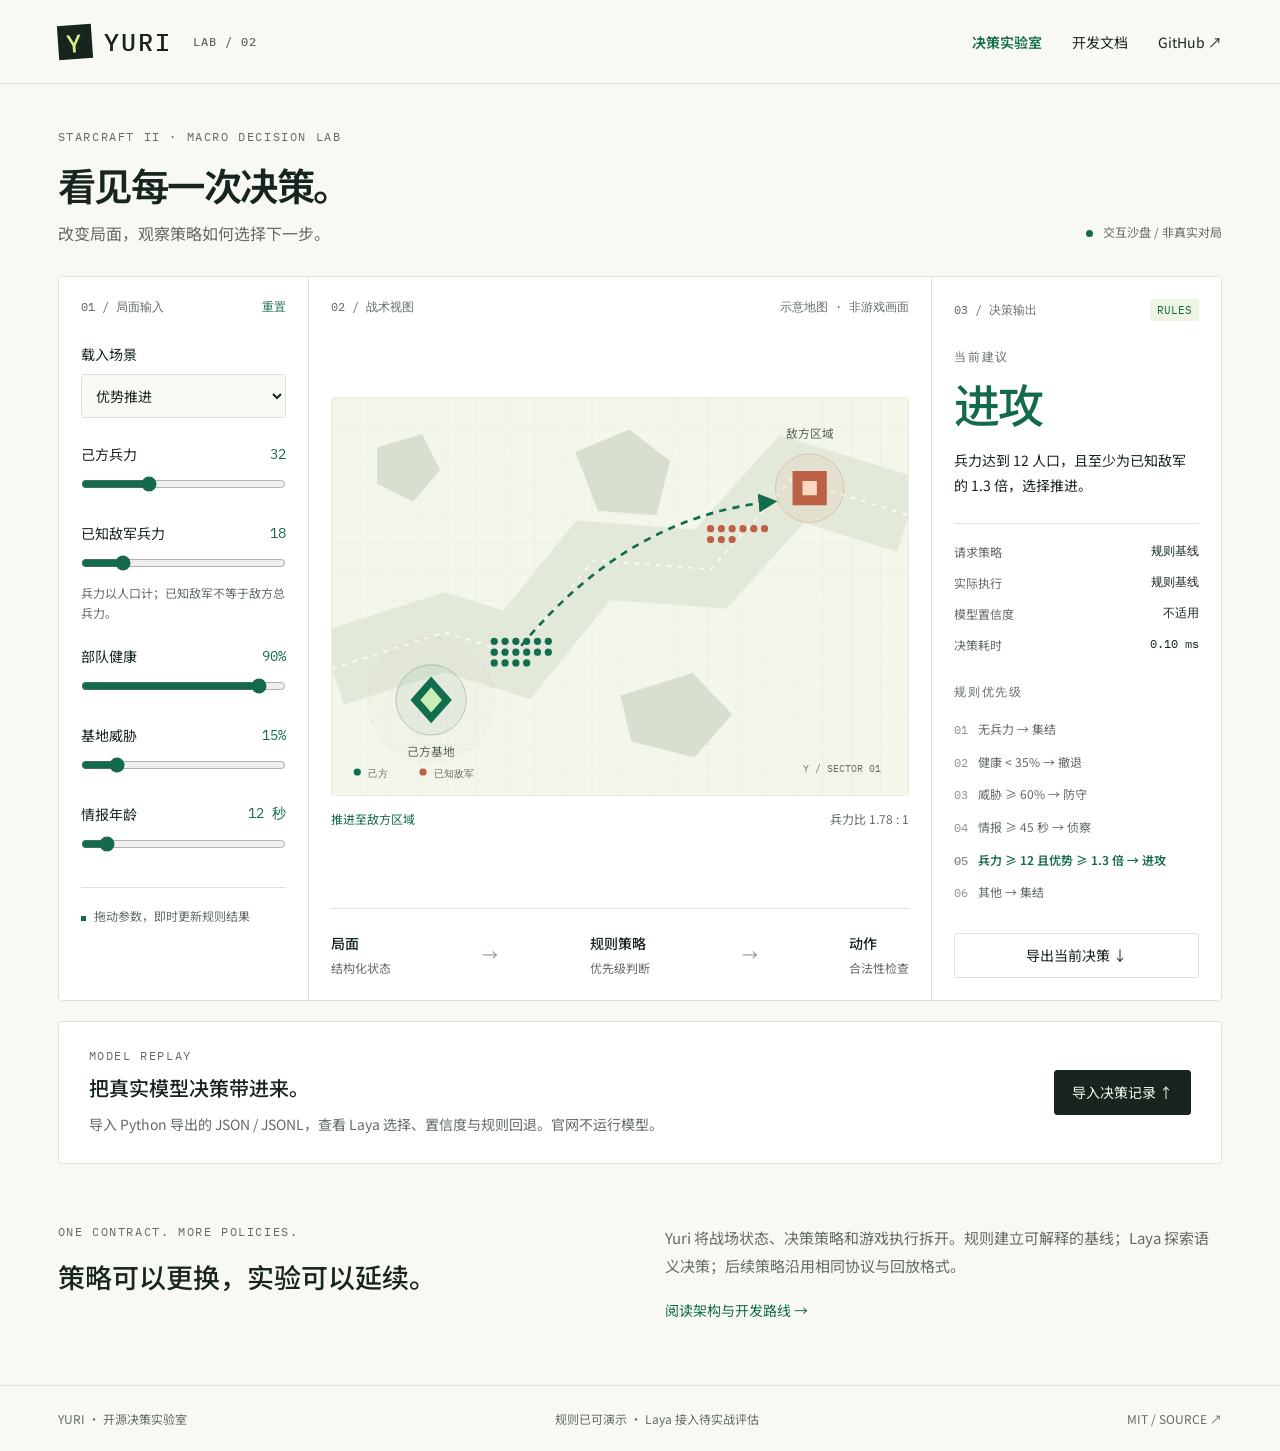
==== site/index.html @ 838e1856 "Add pluggable Laya policies, modern runtime, and decision lab website" ====
<!doctype html>
<html lang="zh-CN">
<head>
  <meta charset="utf-8">
  <meta name="viewport" content="width=device-width, initial-scale=1">
  <meta name="description" content="Yuri：可扩展的星际争霸 II 决策实验室。调整战场状态，观察规则决策，回放真实 Laya 模型记录。">
  <meta name="theme-color" content="#101714">
  <title>Yuri — 决策实验室</title>
  <link rel="icon" href="./favicon.svg" type="image/svg+xml">
  <link rel="stylesheet" href="./style.css">
</head>
<body>
  <header class="header"><a class="brand" href="./"><span class="brand-mark">Y</span> YURI <span class="version">LAB / 02</span></a><nav aria-label="主导航"><a class="active" href="./">决策实验室</a><a href="./docs.html">开发文档</a><a href="https://github.com/tsonglew/yuri">GitHub ↗</a></nav></header>
  <main>
    <section class="intro"><div><p class="eyebrow">STARCRAFT II · MACRO DECISION LAB</p><h1>看见每一次决策。</h1><p>改变局面，观察策略如何选择下一步。</p></div><span class="status"><i></i> 交互沙盘 / 非真实对局</span></section>
    <section class="lab" aria-label="交互决策演示">
      <aside class="controls panel">
        <div class="section-title"><span>01 / 局面输入</span><button class="text-button" id="reset">重置</button></div>
        <label for="scenario">载入场景</label>
        <select id="scenario"><option value="advantage">优势推进</option><option value="defense">基地告急</option><option value="retreat">残血撤退</option><option value="scout">视野过期</option><option value="opening">开局集结</option></select>
        <div class="sliders">
          <label for="army">己方兵力 <output id="army-value" for="army">32</output></label><input id="army" type="range" min="0" max="100" value="32" step="1">
          <label for="enemy">已知敌军兵力 <output id="enemy-value" for="enemy">18</output></label><input id="enemy" type="range" min="0" max="100" value="18" step="1">
          <p class="input-hint">兵力以人口计；已知敌军不等于敌方总兵力。</p>
          <label for="health">部队健康 <output id="health-value" for="health">90%</output></label><input id="health" type="range" min="0" max="100" value="90" step="1">
          <label for="threat">基地威胁 <output id="threat-value" for="threat">15%</output></label><input id="threat" type="range" min="0" max="100" value="15" step="1">
          <label for="intel">情报年龄 <output id="intel-value" for="intel">12 秒</output></label><input id="intel" type="range" min="0" max="120" value="12" step="1">
        </div>
        <div class="input-footer"><span class="tiny-square"></span> 拖动参数，即时更新规则结果</div>
      </aside>
      <div class="battle panel">
        <div class="section-title"><span>02 / 战术视图</span><span class="muted">示意地图 · 非游戏画面</span></div>
        <div class="map-wrap">
          <svg id="battlefield" viewBox="0 0 640 440" role="img" aria-labelledby="map-title map-description">
            <title id="map-title">战场决策示意图</title><desc id="map-description">绿色为己方，橙色为敌方；虚线展示当前动作方向。</desc>
            <defs><pattern id="grid" width="32" height="32" patternUnits="userSpaceOnUse"><path d="M 32 0 L 0 0 0 32" fill="none" stroke="#dbe6d7" stroke-width=".65"/></pattern><marker id="arrow" viewBox="0 0 10 10" refX="8" refY="5" markerWidth="7" markerHeight="7" orient="auto-start-reverse"><path d="M0 0 L10 5 L0 10" fill="#126c4e"/></marker></defs>
            <rect width="640" height="440" fill="#f3f6eb"/><rect width="640" height="440" fill="url(#grid)"/>
            <path d="M0 300L125 260 205 285 290 180 420 190 510 90 640 130" stroke="#e3e9d9" stroke-width="85" fill="none"/>
            <path d="M0 300L125 260 205 285 290 180 420 190 510 90 640 130" stroke="#fafbf5" stroke-width="2" stroke-dasharray="5 7" fill="none"/>
            <g fill="#d8dfce"><path d="M270 60l60-25 45 35-15 60-65-5z"/><path d="M320 330l80-25 44 46-42 48-70-18z"/><path d="M50 55l50-15 20 40-30 35-40-20z"/></g>
            <circle id="threat-ring" cx="110" cy="335" r="70" fill="#d46c4920" stroke="#c36746" stroke-dasharray="5 7"/>
            <g transform="translate(110 335)"><circle r="39" fill="#126c4e10" stroke="#126c4e50"/><path d="M0-26L23 0 0 26-23 0z" fill="#126c4e"/><path d="M0-14L12 0 0 14-12 0z" fill="#c8edb9"/></g>
            <text x="110" y="397" text-anchor="middle" class="map-label">己方基地</text>
            <g transform="translate(530 100)"><circle r="38" fill="#ce674b10" stroke="#ce674b50"/><path d="M-19-19H19V19H-19z" fill="#bd6045"/><path d="M-8-8H8V8H-8z" fill="#f9d9bf"/></g>
            <text x="530" y="44" text-anchor="middle" class="map-label">敌方区域</text>
            <path id="route" d="M210 275Q330 130 490 115" fill="none" stroke="#126c4e" stroke-width="3" stroke-dasharray="8 7" marker-end="url(#arrow)"/>
            <g id="allies"></g><g id="enemies"></g>
            <g transform="translate(28 415)"><circle r="4" fill="#126c4e"/><text x="12" y="5" class="map-small">己方</text><circle cx="73" r="4" fill="#bd6045"/><text x="85" y="5" class="map-small">已知敌军</text></g>
            <text x="609" y="415" text-anchor="end" class="map-small">Y / SECTOR 01</text>
          </svg>
          <div class="map-caption"><span id="map-action">推进至敌方区域</span><span id="map-ratio">兵力比 1.78 : 1</span></div>
        </div>
        <div class="flow" aria-label="决策流程"><span><b>局面</b><small>结构化状态</small></span><em>→</em><span><b id="flow-policy">规则策略</b><small id="flow-detail">优先级判断</small></span><em>→</em><span><b>动作</b><small>合法性检查</small></span></div>
      </div>
      <aside class="decision panel">
        <div class="section-title"><span>03 / 决策输出</span><span id="source-badge" class="badge">RULES</span></div>
        <p class="eyebrow" id="decision-kicker">当前建议</p><h2 id="decision-action" aria-live="polite">进攻</h2><p id="decision-reason" class="reason"></p>
        <dl class="decision-meta"><div><dt>请求策略</dt><dd id="requested">规则基线</dd></div><div><dt>实际执行</dt><dd id="executed">规则基线</dd></div><div><dt>模型置信度</dt><dd id="confidence">不适用</dd></div><div><dt>决策耗时</dt><dd id="latency">—</dd></div></dl>
        <p id="fallback" class="notice" hidden></p>
        <div class="priority"><p class="eyebrow">规则优先级</p><ol id="rule-list"><li data-action="hold">无兵力 → 集结</li><li data-action="retreat">健康 &lt; 35% → 撤退</li><li data-action="defend">威胁 ≥ 60% → 防守</li><li data-action="scout">情报 ≥ 45 秒 → 侦察</li><li data-action="attack">兵力 ≥ 12 且优势 ≥ 1.3 倍 → 进攻</li><li data-action="hold">其他 → 集结</li></ol></div>
        <button id="export" class="button secondary">导出当前决策 ↓</button>
      </aside>
    </section>
    <section class="replay panel"><div><p class="eyebrow">MODEL REPLAY</p><h2>把真实模型决策带进来。</h2><p id="replay-description">导入 Python 导出的 JSON / JSONL，查看 Laya 选择、置信度与规则回退。官网不运行模型。</p></div><div class="replay-controls"><label for="replay-file" class="button primary">导入决策记录 ↑</label><input id="replay-file" type="file" accept=".json,.jsonl" class="file-input"><button id="exit-replay" class="button secondary" hidden>返回规则沙盘</button></div><p id="file-status" role="status"></p><div id="timeline" hidden><button id="previous" class="button secondary" aria-label="上一条决策">←</button><input id="frame" type="range" min="0" max="0" value="0" aria-label="决策记录序号"><span id="frame-label"></span><button id="next" class="button secondary" aria-label="下一条决策">→</button></div></section>
    <section class="about"><div><p class="eyebrow">ONE CONTRACT. MORE POLICIES.</p><h2>策略可以更换，实验可以延续。</h2></div><div><p>Yuri 将战场状态、决策策略和游戏执行拆开。规则建立可解释的基线；Laya 探索语义决策；后续策略沿用相同协议与回放格式。</p><a href="./docs.html">阅读架构与开发路线 →</a></div></section>
  </main>
  <footer><span>YURI · 开源决策实验室</span><span>规则已可演示 · Laya 接入待实战评估</span><a href="https://github.com/tsonglew/yuri">MIT / SOURCE ↗</a></footer>
  <script type="module" src="./app.js"></script>
</body>
</html>
---- site/style.css ----
@import url('https://fonts.googleapis.com/css2?family=IBM+Plex+Mono:wght@400;500&family=Noto+Sans+SC:wght@400;500;600;700&display=swap');
:root{--bg:#f8f9f4;--ink:#17251e;--muted:#626c63;--line:#dce2d7;--green:#146b4b;--lime:#d5ef8b;--mono:'IBM Plex Mono',monospace;--sans:'Noto Sans SC',system-ui,sans-serif;color-scheme:light;font-family:var(--sans);color:var(--ink);background:var(--bg);font-synthesis:none}
*{box-sizing:border-box}body{margin:0}button,input,select{font:inherit}a{color:inherit;text-decoration:none}a:hover{color:var(--green)}button,a,input,select{outline-offset:5px}button:focus-visible,a:focus-visible,input:focus-visible,select:focus-visible{outline:2px solid var(--green)}button{cursor:pointer}button:disabled{opacity:.4;cursor:default}[hidden]{display:none!important}.header{height:84px;border-bottom:1px solid var(--line);display:flex;align-items:center;justify-content:space-between;padding:0 4.5vw}.brand{display:flex;align-items:center;gap:12px;font-family:var(--mono);font-size:25px;font-weight:500;letter-spacing:2px}.brand-mark{display:grid;place-items:center;background:var(--ink);color:var(--lime);width:34px;height:34px;font-size:25px;transform:rotate(-4deg)}.version{font-size:12px;color:var(--muted);letter-spacing:1px;margin-left:9px}nav{display:flex;gap:30px;font-size:14px}nav .active{color:var(--green);font-weight:600}main{max-width:1600px;margin:auto;padding:0 4.5vw}.intro{display:flex;align-items:flex-end;justify-content:space-between;padding:45px 0 31px;gap:20px}.eyebrow{font-family:var(--mono);letter-spacing:1.6px;font-size:12px;color:var(--muted);margin:0 0 16px}.intro h1{font-size:clamp(30px,3vw,46px);font-weight:600;letter-spacing:-1.5px;margin:0 0 13px;line-height:1.25}.intro p:not(.eyebrow){margin:0;color:var(--muted);font-size:16px}.status{font-size:12px;white-space:nowrap;padding-bottom:5px;color:var(--muted)}.status i{display:inline-block;width:7px;height:7px;background:var(--green);border-radius:50%;margin-right:7px}.lab{display:grid;grid-template-columns:250px minmax(300px,1fr) 290px;border:1px solid var(--line);border-radius:5px;overflow:hidden;background:#fff}.panel{background:#fff}.controls,.decision{padding:22px}.controls{border-right:1px solid var(--line)}.decision{border-left:1px solid var(--line)}.section-title{display:flex;align-items:center;justify-content:space-between;gap:8px;font-family:var(--mono);font-size:12px;margin-bottom:28px;color:var(--muted)}.text-button{border:0;background:transparent;color:var(--green);padding:0;font-size:12px}.controls>label{display:block;font-size:14px;margin-bottom:10px}select{width:100%;border:1px solid var(--line);padding:10px;background:var(--bg);border-radius:3px;color:var(--ink);font-size:14px}.sliders{margin-top:26px}.sliders label{font-size:14px;display:flex;align-items:center;justify-content:space-between;margin-top:22px}.sliders output{font-family:var(--mono);font-size:14px;color:var(--green)}input[type=range]{width:100%;accent-color:var(--green);cursor:pointer;height:24px;margin:8px 0 0}.input-hint{font-size:12px;line-height:1.7;color:var(--muted);margin:3px 0}.input-footer{margin-top:26px;padding-top:18px;border-top:1px solid var(--line);font-size:12px;line-height:1.7;color:var(--muted)}.tiny-square{display:inline-block;width:5px;height:5px;background:var(--green);margin-right:5px}.battle{padding:22px 22px 0;display:flex;flex-direction:column}.muted{color:var(--muted);font-size:12px}.battle .section-title{margin-bottom:22px}.map-wrap{flex:1;display:flex;flex-direction:column;justify-content:center}#battlefield{width:100%;height:auto;display:block;border:1px solid #e7ecdf;border-radius:3px}.map-label{font:13px var(--sans);fill:#576352}.map-small{font:11px var(--mono);fill:#67725e}.map-caption{display:flex;justify-content:space-between;gap:8px;margin-top:14px;font-size:12px;color:var(--muted)}.map-caption span:first-child{color:var(--green)}.flow{display:flex;justify-content:space-between;align-items:center;gap:10px;padding:24px 0;margin-top:22px;border-top:1px solid var(--line)}.flow span{display:flex;flex-direction:column;gap:6px}.flow b{font-size:14px;font-weight:500}.flow small{font-size:12px;color:var(--muted)}.flow em{color:#8a9a86}.badge{font-size:11px;color:var(--green);background:#edf4df;padding:4px 7px;border-radius:3px}.decision .eyebrow{margin-bottom:10px}.decision h2{font-size:46px;font-weight:500;line-height:1.2;letter-spacing:-2px;color:var(--green);margin:0 0 17px}.reason{font-size:14px;line-height:1.8;min-height:51px;margin-bottom:24px}.decision-meta{border-top:1px solid var(--line);padding-top:12px;font-size:12px}.decision-meta div{display:flex;justify-content:space-between;gap:10px;padding:7px 0}.decision-meta dt{color:var(--muted)}.decision-meta dd{margin:0;text-align:right;font-family:var(--mono)}.notice{font-size:12px;line-height:1.7;padding:10px;background:#fff2df;color:#855523;overflow-wrap:anywhere}.priority{margin:24px 0}.priority ol{list-style:none;padding:0;font-size:12px;line-height:1.8;color:var(--muted);counter-reset:rule}.priority li{padding:5px 0;counter-increment:rule}.priority li:before{content:counter(rule,decimal-leading-zero);font-family:var(--mono);margin-right:10px;color:#8b9688}.priority li.selected{color:var(--green);font-weight:600}.button{display:inline-flex;justify-content:center;align-items:center;border:1px solid var(--line);padding:11px 17px;font-size:14px;border-radius:3px;line-height:1.5;cursor:pointer;white-space:nowrap}.button:hover{filter:brightness(.96)}.primary{background:var(--ink);color:#eff6e8;border-color:var(--ink)}.secondary{background:#fff;color:var(--ink)}.decision .button{width:100%}.replay{border:1px solid var(--line);border-radius:4px;margin-top:20px;padding:26px 30px;display:grid;grid-template-columns:1fr auto;align-items:center;gap:15px}.replay h2{font-size:20px;font-weight:500;margin:0 0 10px}.replay .eyebrow{margin-bottom:10px}.replay p:not(.eyebrow){font-size:14px;line-height:1.8;color:var(--muted);margin:0}.replay-controls{display:flex;gap:10px;flex-wrap:wrap}.file-input{position:absolute;width:1px;height:1px;opacity:0;overflow:hidden}.file-input:focus-visible+*{outline:2px solid var(--green)}.replay-controls:has(input:focus-visible) label{outline:2px solid var(--green)}#file-status{grid-column:1/-1}#file-status:empty{display:none}#timeline{grid-column:1/-1;display:flex;align-items:center;gap:14px}#timeline input{margin:0;flex:1}#frame-label{font:12px var(--mono)}.about{display:grid;grid-template-columns:1fr 1fr;gap:50px;margin:60px 0 64px}.about h2{font-size:27px;line-height:1.6;font-weight:500;margin:0}.about p:not(.eyebrow){font-size:15px;line-height:1.9;color:var(--muted);margin:0 0 16px}.about a{font-size:14px;color:var(--green)}footer{border-top:1px solid var(--line);padding:24px 4.5vw;display:flex;justify-content:space-between;gap:20px;font-size:12px;color:var(--muted)}.docs-layout{display:grid;grid-template-columns:200px minmax(0,820px);gap:65px;margin:50px 0 80px}.docs-nav{display:flex;flex-direction:column;gap:20px;font-size:14px;align-self:start;position:sticky;top:30px}.prose{font-size:16px;line-height:1.9;min-width:0}.prose h1{font-size:38px;font-weight:600;line-height:1.4}.prose h2{font-size:25px;margin:45px 0 16px;font-weight:600}.prose h3{font-size:19px}.prose p,.prose li{color:#4c594e}.prose a{color:var(--green);text-decoration:underline;text-underline-offset:4px}.prose pre{overflow:auto;background:var(--ink);color:#dcecce;padding:20px;border-radius:4px;font-size:13px;line-height:1.8}.prose code{font-family:var(--mono)}.prose table{width:100%;border-collapse:collapse;font-size:14px}.prose td,.prose th{border-bottom:1px solid var(--line);padding:12px 8px;text-align:left}.doc-callout{border-left:3px solid var(--green);padding:12px 20px;background:#eff4e8}.table-wrap{overflow:auto}
@media(min-width:1600px){.header,footer{padding-left:max(4.5vw,calc((100vw - 1456px)/2));padding-right:max(4.5vw,calc((100vw - 1456px)/2))}}
@media(max-width:1200px){.lab{grid-template-columns:220px minmax(280px,1fr)}.decision{grid-column:1/-1;border-left:0;border-top:1px solid var(--line);display:grid;grid-template-columns:1fr 1fr;column-gap:30px}.decision .section-title{grid-column:1/-1;margin-bottom:18px}.decision .eyebrow,.decision h2,.decision .reason{grid-column:1}.decision .decision-meta{grid-column:2;grid-row:2/5;margin-top:0}.priority{grid-column:1/-1;margin:12px 0}.priority ol{display:grid;grid-template-columns:1fr 1fr}.decision>.button{grid-column:1/-1}.replay{grid-template-columns:1fr}.replay-controls{justify-self:start}}
@media(max-width:700px){.header{padding:0 5vw;height:72px}.version{display:none}nav{gap:15px;font-size:12px}.brand{font-size:20px;gap:9px}main{padding:0 5vw}.intro{display:block;padding-top:30px}.status{display:inline-block;margin-top:20px}.intro h1{font-size:32px}.lab{grid-template-columns:1fr}.controls{border-right:0;border-bottom:1px solid var(--line)}.sliders{display:grid;grid-template-columns:1fr;gap:0}.sliders label{margin-top:16px}.battle{padding:20px}.decision{display:block}.decision .decision-meta{margin-top:20px}.priority ol{display:block}.section-title{margin-bottom:18px}.battle .section-title{font-size:11px}.flow{padding-bottom:0}.map-caption{font-size:11px}.replay{padding:22px}.about{grid-template-columns:1fr;gap:20px;margin:42px 0}.about h2{font-size:24px}footer{flex-wrap:wrap;padding:22px 5vw;line-height:1.7}.docs-layout{grid-template-columns:1fr;gap:20px;margin-top:30px}.docs-nav{position:static;flex-direction:row;flex-wrap:wrap;gap:15px}.prose h1{font-size:30px}}
@media(prefers-reduced-motion:no-preference){#route{animation:march 3s linear infinite}@keyframes march{to{stroke-dashoffset:-60}}}
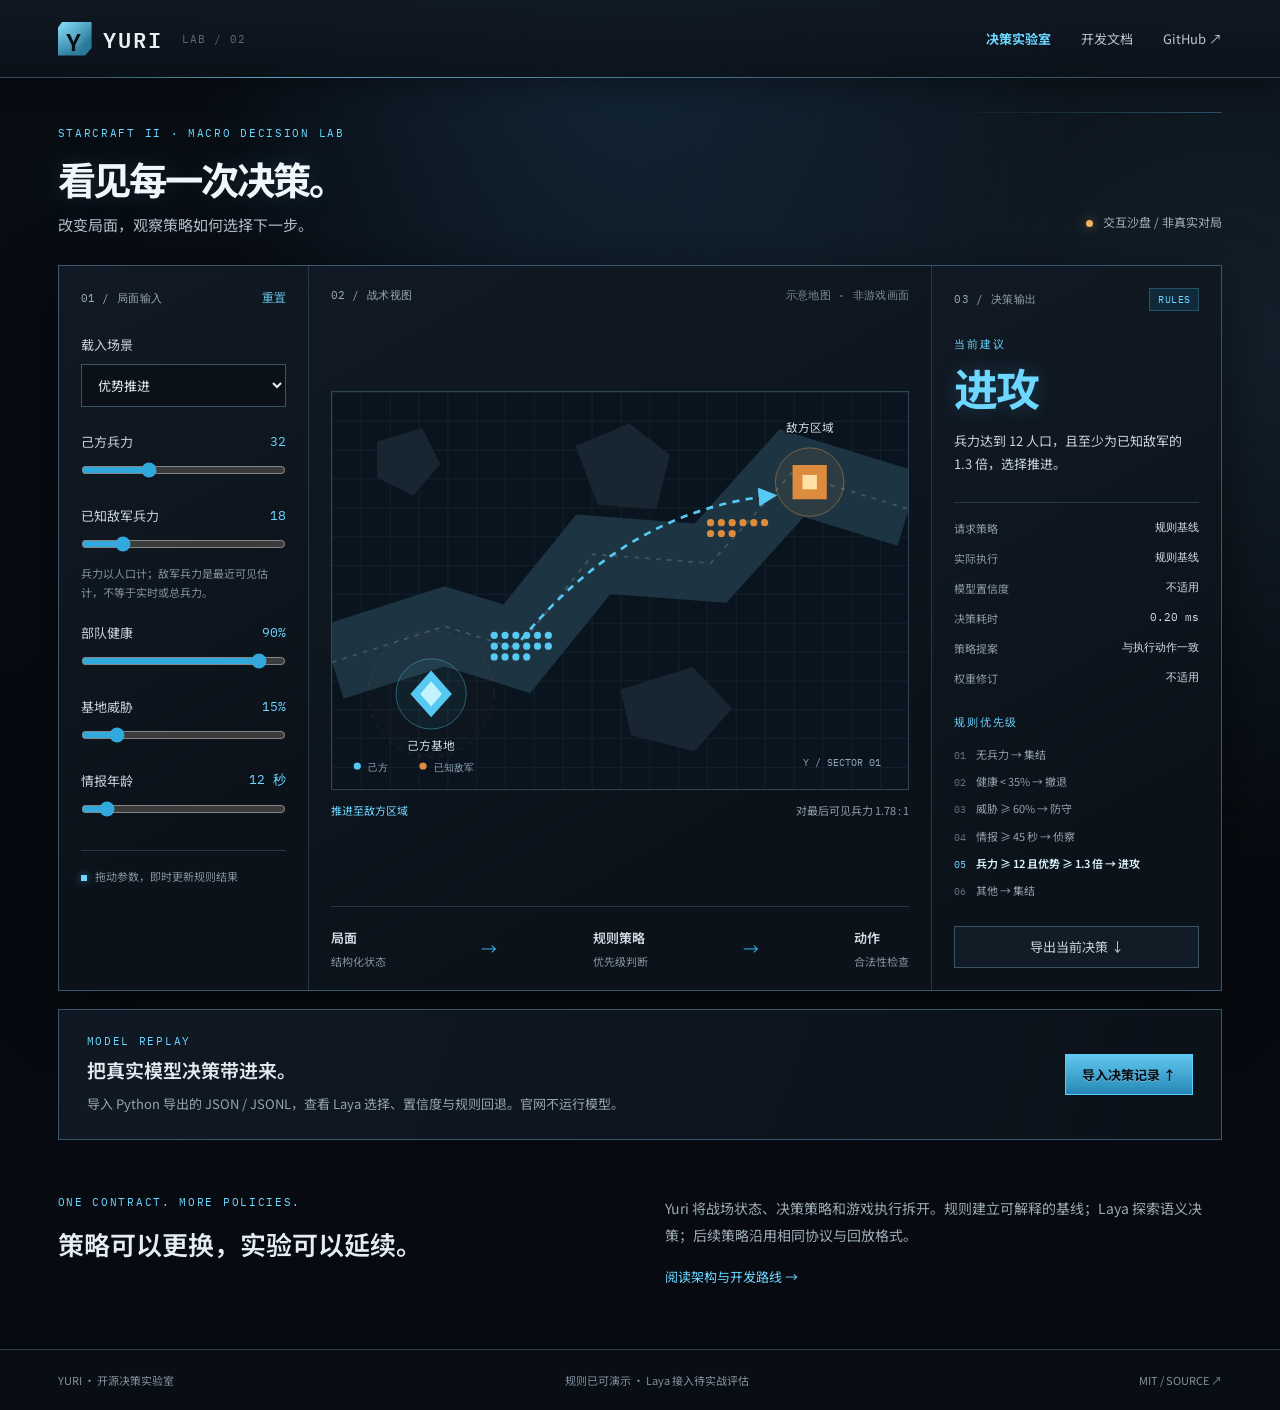
==== commit 782522a2: "Publish Laya decision lab and StarCraft theme" ====
--- a/site/index.html
+++ b/site/index.html
@@ -4,7 +4,7 @@
   <meta charset="utf-8">
   <meta name="viewport" content="width=device-width, initial-scale=1">
   <meta name="description" content="Yuri：可扩展的星际争霸 II 决策实验室。调整战场状态，观察规则决策，回放真实 Laya 模型记录。">
-  <meta name="theme-color" content="#101714">
+  <meta name="theme-color" content="#080d14">
   <title>Yuri — 决策实验室</title>
   <link rel="icon" href="./favicon.svg" type="image/svg+xml">
   <link rel="stylesheet" href="./style.css">
@@ -21,7 +21,7 @@
         <div class="sliders">
           <label for="army">己方兵力 <output id="army-value" for="army">32</output></label><input id="army" type="range" min="0" max="100" value="32" step="1">
           <label for="enemy">已知敌军兵力 <output id="enemy-value" for="enemy">18</output></label><input id="enemy" type="range" min="0" max="100" value="18" step="1">
-          <p class="input-hint">兵力以人口计；已知敌军不等于敌方总兵力。</p>
+          <p class="input-hint">兵力以人口计；敌军兵力是最近可见估计，不等于实时或总兵力。</p>
           <label for="health">部队健康 <output id="health-value" for="health">90%</output></label><input id="health" type="range" min="0" max="100" value="90" step="1">
           <label for="threat">基地威胁 <output id="threat-value" for="threat">15%</output></label><input id="threat" type="range" min="0" max="100" value="15" step="1">
           <label for="intel">情报年龄 <output id="intel-value" for="intel">12 秒</output></label><input id="intel" type="range" min="0" max="120" value="12" step="1">
@@ -32,30 +32,30 @@
         <div class="section-title"><span>02 / 战术视图</span><span class="muted">示意地图 · 非游戏画面</span></div>
         <div class="map-wrap">
           <svg id="battlefield" viewBox="0 0 640 440" role="img" aria-labelledby="map-title map-description">
-            <title id="map-title">战场决策示意图</title><desc id="map-description">绿色为己方，橙色为敌方；虚线展示当前动作方向。</desc>
-            <defs><pattern id="grid" width="32" height="32" patternUnits="userSpaceOnUse"><path d="M 32 0 L 0 0 0 32" fill="none" stroke="#dbe6d7" stroke-width=".65"/></pattern><marker id="arrow" viewBox="0 0 10 10" refX="8" refY="5" markerWidth="7" markerHeight="7" orient="auto-start-reverse"><path d="M0 0 L10 5 L0 10" fill="#126c4e"/></marker></defs>
-            <rect width="640" height="440" fill="#f3f6eb"/><rect width="640" height="440" fill="url(#grid)"/>
-            <path d="M0 300L125 260 205 285 290 180 420 190 510 90 640 130" stroke="#e3e9d9" stroke-width="85" fill="none"/>
-            <path d="M0 300L125 260 205 285 290 180 420 190 510 90 640 130" stroke="#fafbf5" stroke-width="2" stroke-dasharray="5 7" fill="none"/>
-            <g fill="#d8dfce"><path d="M270 60l60-25 45 35-15 60-65-5z"/><path d="M320 330l80-25 44 46-42 48-70-18z"/><path d="M50 55l50-15 20 40-30 35-40-20z"/></g>
-            <circle id="threat-ring" cx="110" cy="335" r="70" fill="#d46c4920" stroke="#c36746" stroke-dasharray="5 7"/>
-            <g transform="translate(110 335)"><circle r="39" fill="#126c4e10" stroke="#126c4e50"/><path d="M0-26L23 0 0 26-23 0z" fill="#126c4e"/><path d="M0-14L12 0 0 14-12 0z" fill="#c8edb9"/></g>
+            <title id="map-title">战场决策示意图</title><desc id="map-description">蓝色为己方，琥珀色为敌方；虚线展示当前动作方向。</desc>
+            <defs><pattern id="grid" width="32" height="32" patternUnits="userSpaceOnUse"><path d="M 32 0 L 0 0 0 32" fill="none" stroke="#253d4c" stroke-width=".65"/></pattern><marker id="arrow" viewBox="0 0 10 10" refX="8" refY="5" markerWidth="7" markerHeight="7" orient="auto-start-reverse"><path d="M0 0 L10 5 L0 10" fill="#55c9f2"/></marker></defs>
+            <rect width="640" height="440" fill="#0a141e"/><rect width="640" height="440" fill="url(#grid)"/>
+            <path d="M0 300L125 260 205 285 290 180 420 190 510 90 640 130" stroke="#1d3442" stroke-width="85" fill="none"/>
+            <path d="M0 300L125 260 205 285 290 180 420 190 510 90 640 130" stroke="#405563" stroke-width="2" stroke-dasharray="5 7" fill="none"/>
+            <g fill="#172630"><path d="M270 60l60-25 45 35-15 60-65-5z"/><path d="M320 330l80-25 44 46-42 48-70-18z"/><path d="M50 55l50-15 20 40-30 35-40-20z"/></g>
+            <circle id="threat-ring" cx="110" cy="335" r="70" fill="#f2a34a18" stroke="#d88c3d" stroke-dasharray="5 7"/>
+            <g transform="translate(110 335)"><circle r="39" fill="#55c9f210" stroke="#55c9f270"/><path d="M0-26L23 0 0 26-23 0z" fill="#55c9f2"/><path d="M0-14L12 0 0 14-12 0z" fill="#c4f2ff"/></g>
             <text x="110" y="397" text-anchor="middle" class="map-label">己方基地</text>
-            <g transform="translate(530 100)"><circle r="38" fill="#ce674b10" stroke="#ce674b50"/><path d="M-19-19H19V19H-19z" fill="#bd6045"/><path d="M-8-8H8V8H-8z" fill="#f9d9bf"/></g>
+            <g transform="translate(530 100)"><circle r="38" fill="#f2a34a12" stroke="#f2a34a70"/><path d="M-19-19H19V19H-19z" fill="#dc8c3c"/><path d="M-8-8H8V8H-8z" fill="#ffe0a6"/></g>
             <text x="530" y="44" text-anchor="middle" class="map-label">敌方区域</text>
-            <path id="route" d="M210 275Q330 130 490 115" fill="none" stroke="#126c4e" stroke-width="3" stroke-dasharray="8 7" marker-end="url(#arrow)"/>
+            <path id="route" d="M210 275Q330 130 490 115" fill="none" stroke="#55c9f2" stroke-width="3" stroke-dasharray="8 7" marker-end="url(#arrow)"/>
             <g id="allies"></g><g id="enemies"></g>
-            <g transform="translate(28 415)"><circle r="4" fill="#126c4e"/><text x="12" y="5" class="map-small">己方</text><circle cx="73" r="4" fill="#bd6045"/><text x="85" y="5" class="map-small">已知敌军</text></g>
+            <g transform="translate(28 415)"><circle r="4" fill="#55c9f2"/><text x="12" y="5" class="map-small">己方</text><circle cx="73" r="4" fill="#dc8c3c"/><text x="85" y="5" class="map-small">已知敌军</text></g>
             <text x="609" y="415" text-anchor="end" class="map-small">Y / SECTOR 01</text>
           </svg>
-          <div class="map-caption"><span id="map-action">推进至敌方区域</span><span id="map-ratio">兵力比 1.78 : 1</span></div>
+          <div class="map-caption"><span id="map-action">推进至敌方区域</span><span id="map-ratio">对最后可见兵力 1.78 : 1</span></div>
         </div>
         <div class="flow" aria-label="决策流程"><span><b>局面</b><small>结构化状态</small></span><em>→</em><span><b id="flow-policy">规则策略</b><small id="flow-detail">优先级判断</small></span><em>→</em><span><b>动作</b><small>合法性检查</small></span></div>
       </div>
       <aside class="decision panel">
         <div class="section-title"><span>03 / 决策输出</span><span id="source-badge" class="badge">RULES</span></div>
         <p class="eyebrow" id="decision-kicker">当前建议</p><h2 id="decision-action" aria-live="polite">进攻</h2><p id="decision-reason" class="reason"></p>
-        <dl class="decision-meta"><div><dt>请求策略</dt><dd id="requested">规则基线</dd></div><div><dt>实际执行</dt><dd id="executed">规则基线</dd></div><div><dt>模型置信度</dt><dd id="confidence">不适用</dd></div><div><dt>决策耗时</dt><dd id="latency">—</dd></div></dl>
+        <dl class="decision-meta"><div><dt>请求策略</dt><dd id="requested">规则基线</dd></div><div><dt>实际执行</dt><dd id="executed">规则基线</dd></div><div><dt>模型置信度</dt><dd id="confidence">不适用</dd></div><div><dt>决策耗时</dt><dd id="latency">—</dd></div><div><dt>策略提案</dt><dd id="proposed">与执行动作一致</dd></div><div><dt>权重修订</dt><dd id="revision">不适用</dd></div></dl>
         <p id="fallback" class="notice" hidden></p>
         <div class="priority"><p class="eyebrow">规则优先级</p><ol id="rule-list"><li data-action="hold">无兵力 → 集结</li><li data-action="retreat">健康 &lt; 35% → 撤退</li><li data-action="defend">威胁 ≥ 60% → 防守</li><li data-action="scout">情报 ≥ 45 秒 → 侦察</li><li data-action="attack">兵力 ≥ 12 且优势 ≥ 1.3 倍 → 进攻</li><li data-action="hold">其他 → 集结</li></ol></div>
         <button id="export" class="button secondary">导出当前决策 ↓</button>
--- a/site/style.css
+++ b/site/style.css
@@ -1,7 +1,317 @@
-@import url('https://fonts.googleapis.com/css2?family=IBM+Plex+Mono:wght@400;500&family=Noto+Sans+SC:wght@400;500;600;700&display=swap');
-:root{--bg:#f8f9f4;--ink:#17251e;--muted:#626c63;--line:#dce2d7;--green:#146b4b;--lime:#d5ef8b;--mono:'IBM Plex Mono',monospace;--sans:'Noto Sans SC',system-ui,sans-serif;color-scheme:light;font-family:var(--sans);color:var(--ink);background:var(--bg);font-synthesis:none}
-*{box-sizing:border-box}body{margin:0}button,input,select{font:inherit}a{color:inherit;text-decoration:none}a:hover{color:var(--green)}button,a,input,select{outline-offset:5px}button:focus-visible,a:focus-visible,input:focus-visible,select:focus-visible{outline:2px solid var(--green)}button{cursor:pointer}button:disabled{opacity:.4;cursor:default}[hidden]{display:none!important}.header{height:84px;border-bottom:1px solid var(--line);display:flex;align-items:center;justify-content:space-between;padding:0 4.5vw}.brand{display:flex;align-items:center;gap:12px;font-family:var(--mono);font-size:25px;font-weight:500;letter-spacing:2px}.brand-mark{display:grid;place-items:center;background:var(--ink);color:var(--lime);width:34px;height:34px;font-size:25px;transform:rotate(-4deg)}.version{font-size:12px;color:var(--muted);letter-spacing:1px;margin-left:9px}nav{display:flex;gap:30px;font-size:14px}nav .active{color:var(--green);font-weight:600}main{max-width:1600px;margin:auto;padding:0 4.5vw}.intro{display:flex;align-items:flex-end;justify-content:space-between;padding:45px 0 31px;gap:20px}.eyebrow{font-family:var(--mono);letter-spacing:1.6px;font-size:12px;color:var(--muted);margin:0 0 16px}.intro h1{font-size:clamp(30px,3vw,46px);font-weight:600;letter-spacing:-1.5px;margin:0 0 13px;line-height:1.25}.intro p:not(.eyebrow){margin:0;color:var(--muted);font-size:16px}.status{font-size:12px;white-space:nowrap;padding-bottom:5px;color:var(--muted)}.status i{display:inline-block;width:7px;height:7px;background:var(--green);border-radius:50%;margin-right:7px}.lab{display:grid;grid-template-columns:250px minmax(300px,1fr) 290px;border:1px solid var(--line);border-radius:5px;overflow:hidden;background:#fff}.panel{background:#fff}.controls,.decision{padding:22px}.controls{border-right:1px solid var(--line)}.decision{border-left:1px solid var(--line)}.section-title{display:flex;align-items:center;justify-content:space-between;gap:8px;font-family:var(--mono);font-size:12px;margin-bottom:28px;color:var(--muted)}.text-button{border:0;background:transparent;color:var(--green);padding:0;font-size:12px}.controls>label{display:block;font-size:14px;margin-bottom:10px}select{width:100%;border:1px solid var(--line);padding:10px;background:var(--bg);border-radius:3px;color:var(--ink);font-size:14px}.sliders{margin-top:26px}.sliders label{font-size:14px;display:flex;align-items:center;justify-content:space-between;margin-top:22px}.sliders output{font-family:var(--mono);font-size:14px;color:var(--green)}input[type=range]{width:100%;accent-color:var(--green);cursor:pointer;height:24px;margin:8px 0 0}.input-hint{font-size:12px;line-height:1.7;color:var(--muted);margin:3px 0}.input-footer{margin-top:26px;padding-top:18px;border-top:1px solid var(--line);font-size:12px;line-height:1.7;color:var(--muted)}.tiny-square{display:inline-block;width:5px;height:5px;background:var(--green);margin-right:5px}.battle{padding:22px 22px 0;display:flex;flex-direction:column}.muted{color:var(--muted);font-size:12px}.battle .section-title{margin-bottom:22px}.map-wrap{flex:1;display:flex;flex-direction:column;justify-content:center}#battlefield{width:100%;height:auto;display:block;border:1px solid #e7ecdf;border-radius:3px}.map-label{font:13px var(--sans);fill:#576352}.map-small{font:11px var(--mono);fill:#67725e}.map-caption{display:flex;justify-content:space-between;gap:8px;margin-top:14px;font-size:12px;color:var(--muted)}.map-caption span:first-child{color:var(--green)}.flow{display:flex;justify-content:space-between;align-items:center;gap:10px;padding:24px 0;margin-top:22px;border-top:1px solid var(--line)}.flow span{display:flex;flex-direction:column;gap:6px}.flow b{font-size:14px;font-weight:500}.flow small{font-size:12px;color:var(--muted)}.flow em{color:#8a9a86}.badge{font-size:11px;color:var(--green);background:#edf4df;padding:4px 7px;border-radius:3px}.decision .eyebrow{margin-bottom:10px}.decision h2{font-size:46px;font-weight:500;line-height:1.2;letter-spacing:-2px;color:var(--green);margin:0 0 17px}.reason{font-size:14px;line-height:1.8;min-height:51px;margin-bottom:24px}.decision-meta{border-top:1px solid var(--line);padding-top:12px;font-size:12px}.decision-meta div{display:flex;justify-content:space-between;gap:10px;padding:7px 0}.decision-meta dt{color:var(--muted)}.decision-meta dd{margin:0;text-align:right;font-family:var(--mono)}.notice{font-size:12px;line-height:1.7;padding:10px;background:#fff2df;color:#855523;overflow-wrap:anywhere}.priority{margin:24px 0}.priority ol{list-style:none;padding:0;font-size:12px;line-height:1.8;color:var(--muted);counter-reset:rule}.priority li{padding:5px 0;counter-increment:rule}.priority li:before{content:counter(rule,decimal-leading-zero);font-family:var(--mono);margin-right:10px;color:#8b9688}.priority li.selected{color:var(--green);font-weight:600}.button{display:inline-flex;justify-content:center;align-items:center;border:1px solid var(--line);padding:11px 17px;font-size:14px;border-radius:3px;line-height:1.5;cursor:pointer;white-space:nowrap}.button:hover{filter:brightness(.96)}.primary{background:var(--ink);color:#eff6e8;border-color:var(--ink)}.secondary{background:#fff;color:var(--ink)}.decision .button{width:100%}.replay{border:1px solid var(--line);border-radius:4px;margin-top:20px;padding:26px 30px;display:grid;grid-template-columns:1fr auto;align-items:center;gap:15px}.replay h2{font-size:20px;font-weight:500;margin:0 0 10px}.replay .eyebrow{margin-bottom:10px}.replay p:not(.eyebrow){font-size:14px;line-height:1.8;color:var(--muted);margin:0}.replay-controls{display:flex;gap:10px;flex-wrap:wrap}.file-input{position:absolute;width:1px;height:1px;opacity:0;overflow:hidden}.file-input:focus-visible+*{outline:2px solid var(--green)}.replay-controls:has(input:focus-visible) label{outline:2px solid var(--green)}#file-status{grid-column:1/-1}#file-status:empty{display:none}#timeline{grid-column:1/-1;display:flex;align-items:center;gap:14px}#timeline input{margin:0;flex:1}#frame-label{font:12px var(--mono)}.about{display:grid;grid-template-columns:1fr 1fr;gap:50px;margin:60px 0 64px}.about h2{font-size:27px;line-height:1.6;font-weight:500;margin:0}.about p:not(.eyebrow){font-size:15px;line-height:1.9;color:var(--muted);margin:0 0 16px}.about a{font-size:14px;color:var(--green)}footer{border-top:1px solid var(--line);padding:24px 4.5vw;display:flex;justify-content:space-between;gap:20px;font-size:12px;color:var(--muted)}.docs-layout{display:grid;grid-template-columns:200px minmax(0,820px);gap:65px;margin:50px 0 80px}.docs-nav{display:flex;flex-direction:column;gap:20px;font-size:14px;align-self:start;position:sticky;top:30px}.prose{font-size:16px;line-height:1.9;min-width:0}.prose h1{font-size:38px;font-weight:600;line-height:1.4}.prose h2{font-size:25px;margin:45px 0 16px;font-weight:600}.prose h3{font-size:19px}.prose p,.prose li{color:#4c594e}.prose a{color:var(--green);text-decoration:underline;text-underline-offset:4px}.prose pre{overflow:auto;background:var(--ink);color:#dcecce;padding:20px;border-radius:4px;font-size:13px;line-height:1.8}.prose code{font-family:var(--mono)}.prose table{width:100%;border-collapse:collapse;font-size:14px}.prose td,.prose th{border-bottom:1px solid var(--line);padding:12px 8px;text-align:left}.doc-callout{border-left:3px solid var(--green);padding:12px 20px;background:#eff4e8}.table-wrap{overflow:auto}
-@media(min-width:1600px){.header,footer{padding-left:max(4.5vw,calc((100vw - 1456px)/2));padding-right:max(4.5vw,calc((100vw - 1456px)/2))}}
-@media(max-width:1200px){.lab{grid-template-columns:220px minmax(280px,1fr)}.decision{grid-column:1/-1;border-left:0;border-top:1px solid var(--line);display:grid;grid-template-columns:1fr 1fr;column-gap:30px}.decision .section-title{grid-column:1/-1;margin-bottom:18px}.decision .eyebrow,.decision h2,.decision .reason{grid-column:1}.decision .decision-meta{grid-column:2;grid-row:2/5;margin-top:0}.priority{grid-column:1/-1;margin:12px 0}.priority ol{display:grid;grid-template-columns:1fr 1fr}.decision>.button{grid-column:1/-1}.replay{grid-template-columns:1fr}.replay-controls{justify-self:start}}
-@media(max-width:700px){.header{padding:0 5vw;height:72px}.version{display:none}nav{gap:15px;font-size:12px}.brand{font-size:20px;gap:9px}main{padding:0 5vw}.intro{display:block;padding-top:30px}.status{display:inline-block;margin-top:20px}.intro h1{font-size:32px}.lab{grid-template-columns:1fr}.controls{border-right:0;border-bottom:1px solid var(--line)}.sliders{display:grid;grid-template-columns:1fr;gap:0}.sliders label{margin-top:16px}.battle{padding:20px}.decision{display:block}.decision .decision-meta{margin-top:20px}.priority ol{display:block}.section-title{margin-bottom:18px}.battle .section-title{font-size:11px}.flow{padding-bottom:0}.map-caption{font-size:11px}.replay{padding:22px}.about{grid-template-columns:1fr;gap:20px;margin:42px 0}.about h2{font-size:24px}footer{flex-wrap:wrap;padding:22px 5vw;line-height:1.7}.docs-layout{grid-template-columns:1fr;gap:20px;margin-top:30px}.docs-nav{position:static;flex-direction:row;flex-wrap:wrap;gap:15px}.prose h1{font-size:30px}}
-@media(prefers-reduced-motion:no-preference){#route{animation:march 3s linear infinite}@keyframes march{to{stroke-dashoffset:-60}}}
+@import url('https://fonts.googleapis.com/css2?family=IBM+Plex+Mono:wght@400;500;600&family=Noto+Sans+SC:wght@400;500;600;700;800&display=swap');
+
+:root {
+  color-scheme: dark;
+  --bg: #070b11;
+  --surface: #0d141d;
+  --surface-raised: #121c27;
+  --surface-deep: #080e15;
+  --ink: #e8eff5;
+  --muted: #91a0ae;
+  --dim: #5c6a78;
+  --line: #263746;
+  --line-bright: #3c576b;
+  --blue: #6dd7ff;
+  --blue-strong: #31a9dc;
+  --blue-soft: #152e3b;
+  --gold: #f2b65e;
+  --gold-soft: #392817;
+  --red: #f07861;
+  --mono: 'IBM Plex Mono', 'Cascadia Code', monospace;
+  --sans: 'Noto Sans SC', 'Microsoft YaHei', system-ui, sans-serif;
+  font-family: var(--sans);
+  color: var(--ink);
+  background: var(--bg);
+  font-synthesis: none;
+  text-rendering: optimizeLegibility;
+}
+
+* { box-sizing: border-box; }
+html { min-width: 320px; background: var(--bg); }
+body {
+  min-height: 100vh;
+  margin: 0;
+  background:
+    radial-gradient(ellipse at 50% -32%, #173044 0, transparent 52%),
+    radial-gradient(ellipse at 96% 24%, #13202b 0, transparent 34%),
+    linear-gradient(180deg, #080d14 0%, var(--bg) 42rem);
+  color: var(--ink);
+}
+body::before {
+  position: fixed;
+  z-index: -1;
+  inset: 0;
+  content: '';
+  pointer-events: none;
+  opacity: .24;
+  background-image:
+    radial-gradient(1px 1px at 7% 13%, #b7d8e8 90%, transparent),
+    radial-gradient(1px 1px at 28% 38%, #b7d8e8 90%, transparent),
+    radial-gradient(1px 1px at 53% 17%, #b7d8e8 90%, transparent),
+    radial-gradient(1px 1px at 78% 31%, #b7d8e8 90%, transparent),
+    radial-gradient(1px 1px at 91% 8%, #b7d8e8 90%, transparent);
+  background-size: 360px 240px;
+}
+button, input, select { font: inherit; }
+a { color: inherit; text-decoration: none; transition: color .18s ease, border-color .18s ease, background-color .18s ease; }
+a:hover { color: var(--blue); }
+button, a, input, select { outline-offset: 4px; }
+button:focus-visible, a:focus-visible, input:focus-visible, select:focus-visible { outline: 2px solid var(--blue); }
+button { cursor: pointer; }
+button:disabled { opacity: .42; cursor: default; }
+[hidden] { display: none !important; }
+
+.header {
+  position: relative;
+  display: flex;
+  height: 78px;
+  align-items: center;
+  justify-content: space-between;
+  padding: 0 4.5vw;
+  border-bottom: 1px solid #344959;
+  background: linear-gradient(180deg, #101923e8, #0b1119dc);
+  box-shadow: 0 8px 28px #0005;
+}
+.header::after {
+  position: absolute;
+  right: 4.5vw;
+  bottom: -1px;
+  left: 4.5vw;
+  height: 1px;
+  content: '';
+  background: linear-gradient(90deg, transparent, #75dfff99 18%, #75dfff33 62%, transparent);
+}
+.brand {
+  display: flex;
+  align-items: center;
+  gap: 11px;
+  font: 600 22px var(--mono);
+  letter-spacing: 2px;
+}
+.brand-mark {
+  display: grid;
+  width: 34px;
+  height: 34px;
+  place-items: center;
+  clip-path: polygon(14% 0, 100% 0, 100% 78%, 81% 100%, 0 100%, 0 20%);
+  background: linear-gradient(145deg, #8be2ff, #28789a 70%);
+  color: #071019;
+  font-size: 25px;
+  text-shadow: 0 0 12px #b4f0ff99;
+}
+.version { margin-left: 8px; color: var(--dim); font: 11px var(--mono); letter-spacing: 1px; }
+nav { display: flex; gap: 30px; color: #bac5cf; font-size: 13px; }
+nav .active { color: var(--blue); font-weight: 700; }
+main { width: min(1600px, 100%); margin: auto; padding: 0 4.5vw; }
+.intro {
+  position: relative;
+  display: flex;
+  align-items: flex-end;
+  justify-content: space-between;
+  gap: 20px;
+  padding: 48px 0 30px;
+}
+.intro::before {
+  position: absolute;
+  top: 34px;
+  right: 0;
+  width: 24%;
+  height: 1px;
+  content: '';
+  background: linear-gradient(90deg, transparent, #5fcaf155);
+}
+.eyebrow { margin: 0 0 14px; color: var(--blue); font: 11px var(--mono); letter-spacing: 1.7px; text-transform: uppercase; }
+.intro h1 {
+  margin: 0 0 12px;
+  color: #f1f6fa;
+  font-size: clamp(30px, 3vw, 46px);
+  font-weight: 700;
+  letter-spacing: -.055em;
+  line-height: 1.25;
+  text-shadow: 0 0 30px #79d8ff28;
+}
+.intro p:not(.eyebrow) { margin: 0; color: #aebbc7; font-size: 15px; }
+.status { padding-bottom: 5px; color: #a4b0bc; font-size: 12px; white-space: nowrap; }
+.status i { display: inline-block; width: 7px; height: 7px; margin-right: 7px; border-radius: 50%; background: var(--gold); box-shadow: 0 0 11px #f2b65e88; }
+
+.lab {
+  display: grid;
+  grid-template-columns: 250px minmax(300px, 1fr) 290px;
+  overflow: hidden;
+  border: 1px solid var(--line-bright);
+  background: #0c131bd9;
+  box-shadow: 0 18px 55px #0008, inset 0 1px #a6e8ff0b;
+}
+.panel { background: linear-gradient(150deg, #111a24, #0b121a 72%); }
+.controls, .decision { padding: 22px; }
+.controls { border-right: 1px solid var(--line); }
+.decision { border-left: 1px solid var(--line); }
+.section-title {
+  display: flex;
+  align-items: center;
+  justify-content: space-between;
+  gap: 8px;
+  margin-bottom: 26px;
+  color: #9baab7;
+  font: 11px var(--mono);
+  letter-spacing: .3px;
+}
+.text-button { padding: 2px 0; border: 0; background: none; color: var(--blue); font-size: 12px; }
+.controls > label { display: block; margin-bottom: 10px; color: #c9d3dc; font-size: 13px; }
+select {
+  width: 100%;
+  padding: 10px 34px 10px 12px;
+  border: 1px solid #3c5364;
+  border-radius: 0;
+  background: #0a1118;
+  color: var(--ink);
+  font-size: 13px;
+}
+select:hover { border-color: var(--blue-strong); }
+.sliders { margin-top: 25px; }
+.sliders label { display: flex; align-items: center; justify-content: space-between; margin-top: 20px; color: #c8d2dc; font-size: 13px; }
+.sliders output { color: var(--blue); font: 13px var(--mono); }
+input[type=range] { width: 100%; height: 22px; margin: 8px 0 0; accent-color: var(--blue-strong); cursor: pointer; }
+.input-hint { margin: 4px 0; color: #8393a0; font-size: 11px; line-height: 1.75; }
+.input-footer { margin-top: 25px; padding-top: 16px; border-top: 1px solid var(--line); color: #8393a0; font-size: 11px; line-height: 1.8; }
+.tiny-square { display: inline-block; width: 6px; height: 6px; margin-right: 6px; background: var(--blue); box-shadow: 0 0 8px #6dd7ff88; }
+
+.battle { display: flex; flex-direction: column; padding: 22px 22px 0; }
+.battle .section-title { margin-bottom: 20px; }
+.muted { color: #7f8e9b; font-size: 11px; }
+.map-wrap { display: flex; flex: 1; flex-direction: column; justify-content: center; }
+#battlefield {
+  display: block;
+  width: 100%;
+  height: auto;
+  border: 1px solid #304555;
+  background: #0a131d;
+  box-shadow: inset 0 0 55px #02060b;
+}
+.map-label { fill: #ced9e2; font: 13px var(--sans); paint-order: stroke; stroke: #07111a; stroke-width: 3px; stroke-linejoin: round; }
+.map-small { fill: #91a7b6; font: 11px var(--mono); }
+.map-caption { display: flex; justify-content: space-between; gap: 8px; margin-top: 12px; color: #8f9da9; font-size: 11px; }
+.map-caption span:first-child { color: var(--blue); }
+.flow { display: flex; align-items: center; justify-content: space-between; gap: 10px; margin-top: 20px; padding: 21px 0; border-top: 1px solid var(--line); }
+.flow span { display: flex; flex-direction: column; gap: 6px; }
+.flow b { color: #d4dde5; font-size: 13px; font-weight: 600; }
+.flow small { color: #82919e; font-size: 11px; }
+.flow em { color: var(--blue-strong); font-style: normal; }
+
+.badge { padding: 4px 8px; border: 1px solid #28516a; background: #102a39; color: var(--blue); font-size: 10px; letter-spacing: .4px; }
+.decision .eyebrow { margin-bottom: 9px; }
+.decision h2 { margin: 0 0 15px; color: var(--blue); font-size: 44px; font-weight: 700; letter-spacing: -.06em; line-height: 1.2; text-shadow: 0 0 20px #57caff3a; }
+.reason { min-height: 51px; margin-bottom: 22px; color: #cad4dd; font-size: 13px; line-height: 1.8; }
+.decision-meta { padding-top: 10px; border-top: 1px solid var(--line); font-size: 11px; }
+.decision-meta div { display: flex; justify-content: space-between; gap: 10px; padding: 7px 0; }
+.decision-meta dt { color: #8c9aa7; }
+.decision-meta dd { margin: 0; color: #d6e0e8; font-family: var(--mono); text-align: right; }
+.notice { overflow-wrap: anywhere; padding: 10px; border-left: 2px solid var(--gold); background: #2c2116; color: #f1c47f; font-size: 11px; line-height: 1.7; }
+.priority { margin: 22px 0; }
+.priority ol { padding: 0; color: #929fab; font-size: 11px; line-height: 1.75; list-style: none; counter-reset: rule; }
+.priority li { padding: 4px 0; counter-increment: rule; }
+.priority li::before { margin-right: 10px; color: #61717d; font: 10px var(--mono); content: counter(rule, decimal-leading-zero); }
+.priority li.selected { color: #dbf5ff; font-weight: 600; }
+.priority li.selected::before { color: var(--blue); }
+.button { display: inline-flex; align-items: center; justify-content: center; padding: 10px 16px; border: 1px solid #3c5364; border-radius: 0; font-size: 13px; line-height: 1.5; cursor: pointer; white-space: nowrap; }
+.button:hover { border-color: var(--blue); filter: brightness(1.08); }
+.primary { border-color: #58cafa; background: linear-gradient(180deg, #61c7ef, #2687b5); color: #05121b; font-weight: 700; text-shadow: 0 1px #ffffff55; }
+.primary:hover { color: #020b10; background: linear-gradient(180deg, #9ae8ff, #43a8d2); }
+.secondary { background: #111c26; color: #c8d3dc; }
+.decision .button { width: 100%; }
+
+.replay { display: grid; grid-template-columns: 1fr auto; align-items: center; gap: 15px; margin-top: 18px; padding: 24px 28px; border: 1px solid var(--line-bright); background: linear-gradient(110deg, #101923, #0a1119); }
+.replay h2 { margin: 0 0 9px; color: #e2eaf0; font-size: 19px; font-weight: 600; }
+.replay .eyebrow { margin-bottom: 8px; }
+.replay p:not(.eyebrow) { margin: 0; color: #96a4b0; font-size: 13px; line-height: 1.8; }
+.replay-controls { display: flex; flex-wrap: wrap; gap: 9px; }
+.file-input { position: absolute; width: 1px; height: 1px; overflow: hidden; opacity: 0; }
+.file-input:focus-visible + * { outline: 2px solid var(--blue); }
+.replay-controls:has(input:focus-visible) label { outline: 2px solid var(--blue); }
+#file-status { grid-column: 1 / -1; }
+#file-status:empty { display: none; }
+#timeline { display: flex; grid-column: 1 / -1; align-items: center; gap: 14px; }
+#timeline input { flex: 1; margin: 0; }
+#frame-label { color: #b7c5cf; font: 11px var(--mono); }
+.about { display: grid; grid-template-columns: 1fr 1fr; gap: 50px; margin: 55px 0 62px; }
+.about h2 { margin: 0; color: #e4edf3; font-size: 26px; font-weight: 600; line-height: 1.6; }
+.about p:not(.eyebrow) { margin: 0 0 15px; color: #9caab5; font-size: 14px; line-height: 1.9; }
+.about a { color: var(--blue); font-size: 13px; }
+footer { display: flex; justify-content: space-between; gap: 20px; padding: 22px 4.5vw; border-top: 1px solid #2c3e4c; background: #090e14; color: #84929e; font-size: 11px; }
+
+.docs-layout { display: grid; grid-template-columns: 200px minmax(0, 820px); gap: 65px; margin: 48px 0 80px; }
+.docs-nav { position: sticky; top: 30px; display: flex; align-self: start; flex-direction: column; gap: 18px; color: #a7b4bf; font-size: 13px; }
+.prose { min-width: 0; color: #d5dee6; font-size: 15px; line-height: 1.9; }
+.prose h1 { color: #f0f5f8; font-size: 36px; font-weight: 700; line-height: 1.4; }
+.prose h2 { margin: 42px 0 15px; color: #e6edf2; font-size: 24px; font-weight: 700; }
+.prose h3 { color: #dbe5ec; font-size: 18px; }
+.prose p, .prose li { color: #aebbc6; }
+.prose a { color: var(--blue); text-decoration: underline; text-underline-offset: 4px; }
+.prose pre { overflow: auto; padding: 19px; border: 1px solid #304859; background: #070c12; color: #bfeaff; font-size: 12px; line-height: 1.8; }
+.prose code { font-family: var(--mono); }
+.prose table { width: 100%; border-collapse: collapse; font-size: 13px; }
+.prose td, .prose th { padding: 11px 8px; border-bottom: 1px solid var(--line); text-align: left; }
+.prose th { color: #d8e4ec; }
+.doc-callout { padding: 12px 18px; border-left: 2px solid var(--blue); background: #112532; }
+.table-wrap { overflow: auto; }
+
+@media (min-width: 1600px) {
+  .header, footer { padding-right: max(4.5vw, calc((100vw - 1456px) / 2)); padding-left: max(4.5vw, calc((100vw - 1456px) / 2)); }
+}
+@media (max-width: 1200px) {
+  .lab { grid-template-columns: 220px minmax(280px, 1fr); }
+  .decision { display: grid; grid-column: 1 / -1; grid-template-columns: 1fr 1fr; column-gap: 30px; border-top: 1px solid var(--line); border-left: 0; }
+  .decision .section-title { grid-column: 1 / -1; margin-bottom: 17px; }
+  .decision .eyebrow, .decision h2, .decision .reason { grid-column: 1; }
+  .decision .decision-meta { grid-column: 2; grid-row: 2 / 5; margin-top: 0; }
+  .priority { grid-column: 1 / -1; margin: 12px 0; }
+  .priority ol { display: grid; grid-template-columns: 1fr 1fr; }
+  .decision > .button { grid-column: 1 / -1; }
+  .replay { grid-template-columns: 1fr; }
+  .replay-controls { justify-self: start; }
+}
+@media (max-width: 700px) {
+  .header { height: 68px; padding: 0 5vw; }
+  .header::after { right: 5vw; left: 5vw; }
+  .version { display: none; }
+  nav { gap: 14px; font-size: 11px; }
+  .brand { gap: 8px; font-size: 19px; }
+  .brand-mark { width: 30px; height: 30px; font-size: 22px; }
+  main { padding: 0 5vw; }
+  .intro { display: block; padding-top: 31px; }
+  .intro::before { top: 18px; width: 38%; }
+  .intro h1 { font-size: 31px; }
+  .intro p:not(.eyebrow) { font-size: 13px; }
+  .status { display: inline-block; margin-top: 17px; }
+  .lab { grid-template-columns: 1fr; }
+  .controls { border-right: 0; border-bottom: 1px solid var(--line); }
+  .sliders { display: grid; grid-template-columns: 1fr; gap: 0; }
+  .sliders label { margin-top: 15px; }
+  .battle { padding: 19px 16px 0; }
+  .battle .section-title { font-size: 10px; }
+  .muted { font-size: 9px; }
+  .decision { display: block; }
+  .decision .decision-meta { margin-top: 18px; }
+  .priority ol { display: block; }
+  .section-title { margin-bottom: 18px; }
+  .flow { padding-bottom: 20px; }
+  .flow b { font-size: 12px; }
+  .flow small { font-size: 10px; }
+  .map-caption { font-size: 10px; }
+  .replay { padding: 20px; }
+  .replay h2 { font-size: 17px; }
+  .about { grid-template-columns: 1fr; gap: 18px; margin: 39px 0; }
+  .about h2 { font-size: 23px; }
+  footer { flex-wrap: wrap; padding: 19px 5vw; line-height: 1.7; }
+  .docs-layout { grid-template-columns: 1fr; gap: 20px; margin-top: 27px; }
+  .docs-nav { position: static; flex-direction: row; flex-wrap: wrap; gap: 14px; }
+  .prose { font-size: 14px; }
+  .prose h1 { font-size: 29px; }
+  .prose h2 { font-size: 21px; }
+}
+@media (prefers-reduced-motion: no-preference) {
+  #route { animation: march 3s linear infinite; }
+  .status i { animation: pulse 2.4s ease-in-out infinite; }
+  @keyframes march { to { stroke-dashoffset: -60; } }
+  @keyframes pulse { 50% { opacity: .55; box-shadow: 0 0 3px #f2b65e66; } }
+}
